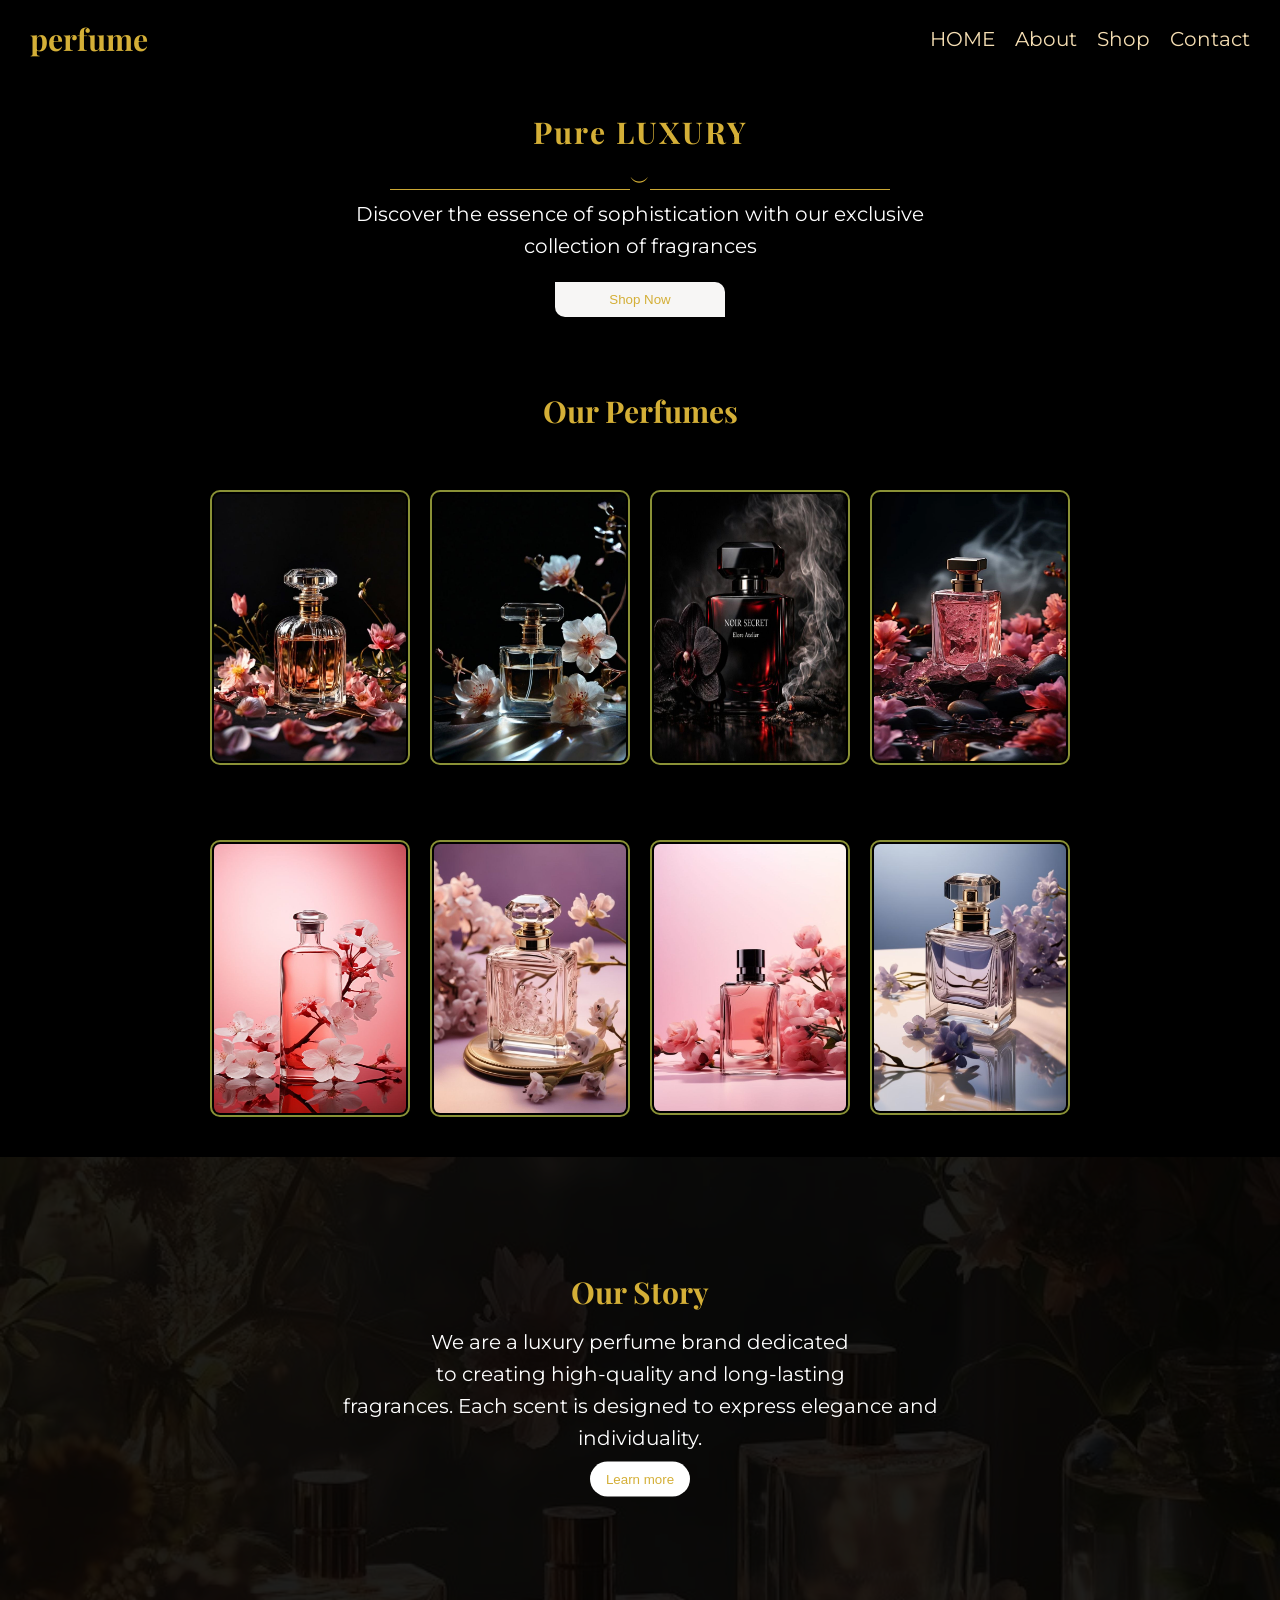
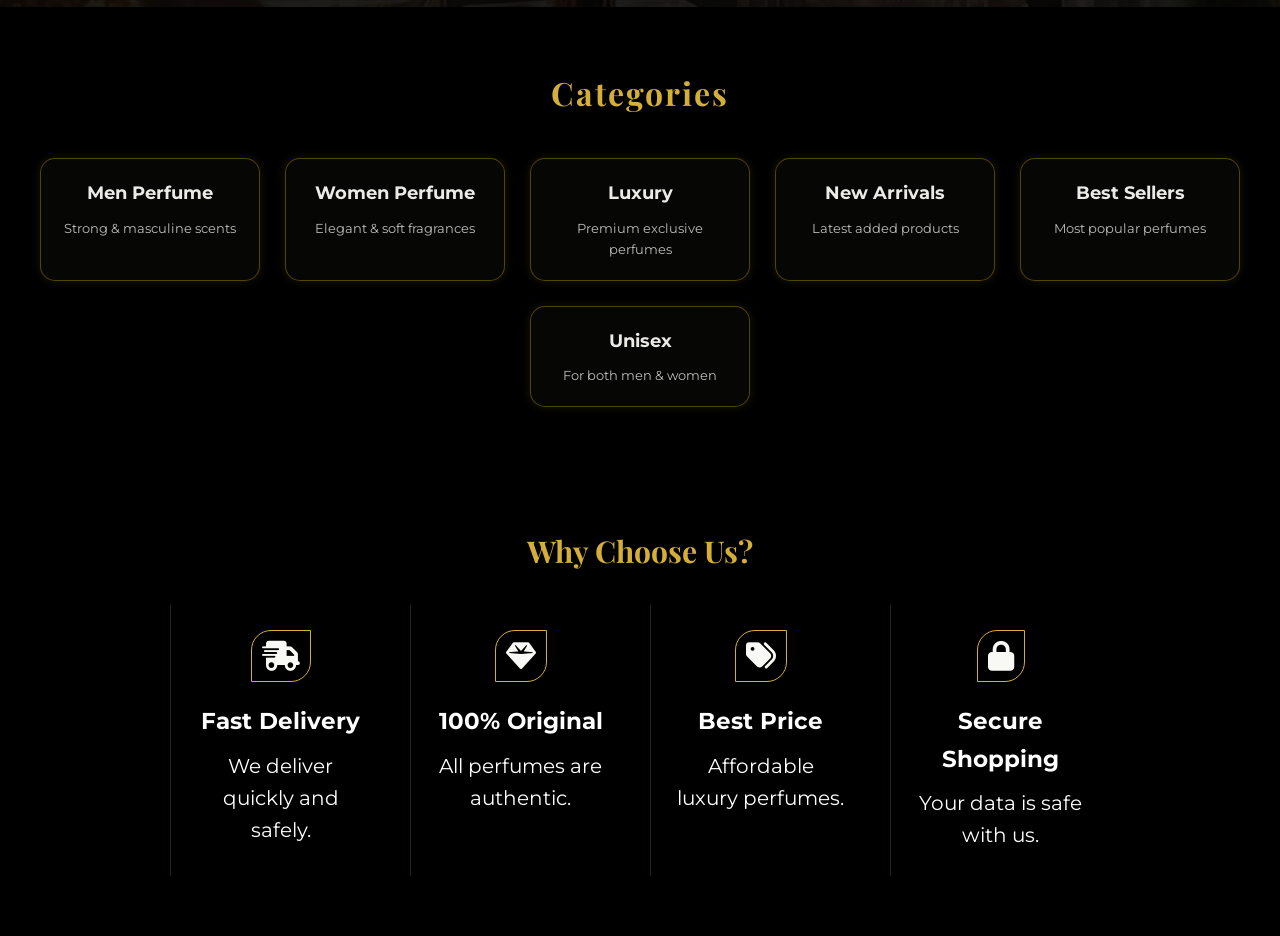
==== index.html @ 4eac21e3 "update" ====
<!DOCTYPE html>
<html lang="en">

<head>
    <meta charset="UTF-8">
    <meta name="viewport" content="width=device-width, initial-scale=1.0">
    <title>Document</title>
    <link rel="stylesheet" href="style.css">
    <link rel="stylesheet" href="https://cdnjs.cloudflare.com/ajax/libs/font-awesome/6.5.0/css/all.min.css">
    <link href="https://fonts.googleapis.com/css2?family=Playfair+Display&display=swap" rel="stylesheet">
    <link href="https://fonts.googleapis.com/css2?family=Montserrat&display=swap" rel="stylesheet">
</head>

<body>
    <nav class=" navbar">
        <div class="nav-right">
            <h2> perfume</h2>
        </div>

        <div class="hamburger">
            ☰
        </div>
        <ul class=" nav-left">
            <li><a href="">HOME</a></li>
            <li><a href="">About</a></li>
            <li> <a href="">Shop</a></li>
            <li> <a href="">Contact</a></li>
        </ul>

    </nav>
    <script>
        function toggleMenu() {
            document.querySelector(".nav-left").classList.toggle("show");
        }
    </script>
    <header>
        <section class="hero">
            <div class="header-text">

                <h1 class="header-title">Pure LUXURY </h1>
                <p class="border-bootom">________________________︶________________________</p>

                <P>Discover the essence of sophistication with our exclusive <br>collection of fragrances</P>
                <button class="header-btn"> Shop Now</button>
            </div>

        </section>

    </header>
    <section class="glarry">
        <h1 class="text-glarry">Our Perfumes</h1>

        <div class="products">

            <div class="card" onclick="openCard(this)">
                <img src="./asts/photo_2026-04-28_12-44-56.jpg" height="275px">
                <div class="overlay">
                    <h3>Perfume 1</h3>
                    <p>$55</p>
                    <button class="slid-down"> <a href=""> Buy Now</a></button>
                </div>
            </div>

            <div class="card" onclick="openCard(this)">
                <img src="./asts/photo_2026-04-28_12-44-53.jpg">
                <div class="overlay">
                    <h3>Perfume 2</h3>
                    <p>$66</p>
                    <button class="slid-down"> <a href=""> Buy Now</a></button>
                </div>
            </div>

            <div class="card" onclick="openCard(this)">
                <img src="./asts/photo_2026-04-28_12-28-32.jpg" height="275px">
                <div class="overlay">
                    <h3>Perfume 3</h3>
                    <p>$60</p>
                    <button class="slid-down"> <a href=""> Buy Now</a></button>
                </div>
            </div>

            <div class="card" onclick="openCard(this)">
                <img src="./asts/photo_2026-04-28_12-45-00.jpg" height="275px">
                <div class="overlay">
                    <h3>Perfume 4</h3>
                    <p>$50</p>
                    <button class="slid-down"> <a href=""> Buy Now</a></button>
                </div>
            </div>
            <div class="products">

                <div class="card" onclick="openCard(this)">
                    <img src="./asts/1.jpg" height="277px">
                    <div class="overlay">
                        <h3>Perfume 5</h3>
                        <p>$50</p>
                        <button class="slid-down"> <a href=""> Buy Now</a></button>
                    </div>
                </div>

                <div class="card" onclick="openCard(this)">
                    <img src="./asts/2.jpg" height="277px">
                    <div class="overlay">
                        <h3>Perfume 6</h3>
                        <p>$70</p>
                        <button class="slid-down"> <a href=""> Buy Now</a></button>
                    </div>
                </div>

                <div class="card" onclick="openCard(this)">
                    <img src="./asts/3.jpg" height="275px">
                    <div class="overlay">
                        <h3>Perfume 7</h3>
                        <p>$60</p>
                        <button class="slid-down"> <a href=""> Buy Now</a></button>
                    </div>
                </div>

                <div class="card" onclick="openCard(this)">
                    <img src="./asts/4.jpg" height="275px">
                    <div class="overlay">
                        <h3>Perfume 8</h3>
                        <p>$60</p>
                        <button class="slid-down"> <a href=""> Buy Now</a></button>
                    </div>
                </div>


            </div>

        </div>

    </section>
    <section class="about-product">

        <div class="about-overly">
            <h2 class="slid-down">Our Story</h2>
            <p class="slid-down">
                We are a luxury perfume brand dedicated <br> to creating high-quality and long-lasting <br> fragrances.
                Each
                scent is
                designed to express elegance and individuality.
            </p>
            <button class="slid-down"> <a href=""> Learn more</a></button>
        </div>

    </section>
    <section class="categories">

        <h2>Categories</h2>

        <div class="container">

            <a href="men.html" class="card-2">
                <h3>Men Perfume</h3>
                <p>Strong & masculine scents</p>
            </a>

            <a href="women.html" class="card-2">
                <h3>Women Perfume</h3>
                <p>Elegant & soft fragrances</p>
            </a>

            <a href="luxury.html" class="card-2">
                <h3>Luxury</h3>
                <p>Premium exclusive perfumes</p>
            </a>

            <a href="new.html" class="card-2">
                <h3>New Arrivals</h3>
                <p>Latest added products</p>
            </a>

            <a href="best.html" class="card-2">
                <h3>Best Sellers</h3>
                <p>Most popular perfumes</p>
            </a>

            <a href="unisex.html" class="card-2">
                <h3>Unisex</h3>
                <p>For both men & women</p>
            </a>

        </div>

    </section>
    <section class="choose">

        <h2>Why Choose Us?</h2>

        <div class="choose-container">

            <div class="box">
                <i class="fa-solid fa-truck-fast icon"></i>
                <h3>Fast Delivery</h3>
                <p>We deliver quickly and safely.</p>
            </div>

            <div class="box">
                <i class="fa-solid fa-gem icon"></i>
                <h3>100% Original</h3>
                <p>All perfumes are authentic.</p>
            </div>

            <div class="box">
                <i class="fa-solid fa-tags icon"></i>
                <h3>Best Price</h3>
                <p>Affordable luxury perfumes.</p>
            </div>

            <div class="box">
                <i class="fa-solid fa-lock icon"></i>
                <h3>Secure Shopping</h3>
                <p>Your data is safe with us.</p>
            </div>

        </div>

    </section>


    <script>
        function openCard(clickedCard) {
            let cards = document.querySelectorAll(".card");
            cards.forEach(card => {
                card.classList.remove("active");
            });
            clickedCard.classList.add("active");
        }

    </script>
    <!-- <script>
        const el = document.querySelector('.slide-down');

        window.addEventListener('load', () => {
            el.classList.add('show');
        });
    </script> -->
    <script>
        const hamburger = document.querySelector(".hamburger");
        const nav = document.querySelector(".nav-left");

        hamburger.addEventListener("click", () => {
            nav.classList.toggle("show");
            console.log(nav.className);
        });
    </script>








</body>

</html>
---- style.css ----
* {
    margin: 0;
    padding: 0;
    box-sizing: border-box;
}

body {
    font-family: 'Montserrat';
    line-height: 1.6;
    font-size: 20px;
}

.navbar {
    display: flex;
    justify-content: space-between;
    align-items: center;
    background-color: black;
    padding: 15px 30px;
    position: relative;
}


.nav-left {
    list-style: none;
    display: flex;
    gap: 20px;
}

.nav-left a {
    color: wheat;
    text-decoration: none;
    position: relative;
}


.nav-left a::after {
    content: "";
    position: absolute;
    left: 0;
    bottom: -5px;
    width: 0;
    height: 2px;
    background: white;
    transition: 0.3s;
}

.nav-left a:hover::after {
    width: 100%;
}


.hamburger {
    display: none;
    font-size: 26px;
    color: white;
    cursor: pointer;
}


@media (max-width: 768px) {

    .hamburger {
        display: block;
    }

    .nav-left {
        position: fixed;
        top: 0;
        left: 0;
        width: 100%;
        height: 100vh;
        background: #222;

        display: none;
        flex-direction: column;
        justify-content: center;
        align-items: center;
        gap: 30px;
    }

    .nav-left.show {
        display: flex;
    }
}
.nav-right{
    font-family: 'playfair display';
    color: #d4af37;
}

.hero {

    padding-top: 10px;
    background-color: black;
    padding-bottom: 70px;
}

@media (max-width: 768px) {
    .hero {
        text-align: center;
        justify-content: center;
    }
}


.header-text {
    text-align: center;
    color: white;
    margin-top: 20px;

}

.header-title {
    padding-bottom: 10px;
    font-family: 'playfair display';
    letter-spacing: 2px;
    color: #d4af37;
}

.header-btn {
    background-color: rgb(247, 246, 245);
    border: none;
    margin-top: 20px;
    padding: 10px;
    width: 170px;
    border-radius: 0 10px 0 10px;
    color: #d4af37;

}

.border-bootom {
    color: #d4af37;
}

@media (max-width: 768px) {
    .hero {
        display: flex;
        flex-wrap: wrap;
    }

    .header-text {
        text-align: left;
        margin-top: 20px;
        margin-right: 10px;
    }
}

.products {
    display: flex;
    gap: 20px;
    flex-wrap: wrap;
    justify-content: center;
    margin-top: 40px;
    padding-bottom: 20px;

}

.glarry {
    background: black;
}

.glarry .text-glarry {
    font-family: 'playfair display';
    color: #d4af37;
}


.card {
    position: relative;
    width: 200px;
    cursor: pointer;
}

.card img {
    width: 100%;
    display: block;
    border-radius: 10px;
    border: 2px double rgba(225, 235, 88, 0.616);
    margin-top: 15px;
    padding: 2px;
}

.overlay {
    position: absolute;
    top: 0;
    left: 0;
    width: 100%;
    height: 100%;
    background: rgba(0, 0, 0, 0.85);
    color: white;
    display: flex;
    flex-direction: column;
    justify-content: center;
    align-items: center;
    border-radius: 10px;
    opacity: 0;
    transition: 0.3s;
}


.card.active .overlay {
    opacity: 1;
}

.card button {
    text-decoration: none;
    border: none;
    width: 70px;
    border-radius: 8px;
    padding: 5px 0;

}

.card a {
    text-decoration: none;
    color: #d4af37;
}

.text-glarry {
    text-align: center;
    color: rgb(241, 241, 240);

}

@media (max-width: 768px) {
    .products {
        display: flex;
        flex-wrap: wrap;
    }
}

.about-product {
    background-image: url("./asts/9.jpg");
    background-size: cover;
    background-position: center;
    height: 50vh;
    position: relative;
}

.about-overly {
    position: absolute;
    top: 50%;
    left: 50%;
    transform: translate(-50%, -50%);
    text-align: center;
    color: white;

}

.about-product::before {
    content: "";
    position: absolute;
    top: 0;
    left: 0;
    width: 100%;
    height: 100%;
    background: rgba(0, 0, 0, 0.884);
}

.about-product a {
    text-decoration: none;
    color: #d4af37;

}

.about-product button {
    border: none;
    border: none;
    padding: 10px;
    margin-top: 8px;
    width: 100px;
    background-color: rgb(255, 255, 255);
    color: white;
    border-radius: 20px;
}

.about-product h2 {
    font-family: 'playfair display';
    color: #d4af37;
    padding-bottom: 10px;
}

.slid-down {
    animation: slideDown 1s ease-out;

}

@keyframes slideDown {
    from {
        transform: translateY(-100px);
    }

    to {
        transform: translateY(0);
    }
}

.categories {
    text-align: center;
    padding: 60px 20px;
}

.categories h2 {
    font-size: 32px;
    margin-bottom: 40px;
    letter-spacing: 2px;
    font-family: 'playfair display';
    color: #d4af37;
}

.container {
    display: flex;
    justify-content: center;
    flex-wrap: wrap;
    gap: 25px;

}

.categories {
    background-color: black;
}


.card-2 {
    width: 220px;
    padding: 20px;
    text-decoration: none;
    color: rgb(235, 234, 229);
    background: rgba(26, 25, 21, 0.257);
    border: 1px solid rgba(255, 215, 0, 0.3);
    border-radius: 15px;
    backdrop-filter: blur(6px);
    box-shadow: 0 0 10px rgba(255, 215, 0, 0.1);
    transition: 0.3s ease;
}


.card-2:hover {
    transform: translateY(-10px);
    background: rgba(255, 215, 0, 0.15);
    box-shadow: 0 10px 25px rgba(255, 215, 0, 0.3);
}


.card-2 h3 {
    margin: 0 0 10px;
    font-size: 18px;
}

.card-2 p {
    font-size: 13px;
    opacity: 0.8;
}

.choose {
    text-align: center;
    padding: 60px 20px;
    color: gold;
    background: #000;
}


.choose h2 {
    font-family: 'playfair display';
    padding-bottom: 30px;
    color: #d4af37;
}

.choose i {
    border: 1px solid #d4af37;
    border-radius: 20px 0 20px 0;
    font-size: 30px;
    padding: 10px;
    gap: 10px;
}

.choose-container {
    display: flex;
    justify-content: center;
    gap: 20px;
    flex-wrap: wrap;
}

.box {
    width: 220px;
    padding: 25px;
    border-left: 1px solid #d4af3733;
    transition: 0.3s;
    color: white;
}

.box:hover {
    transform: translateY(-10px);
    background: rgba(255, 215, 0, 0.15);
}

.icon {
    font-size: 30px;
    color: rgb(248, 248, 245);
    margin-bottom: 10px;
}

.box h3 {
    margin: 10px 0;
}
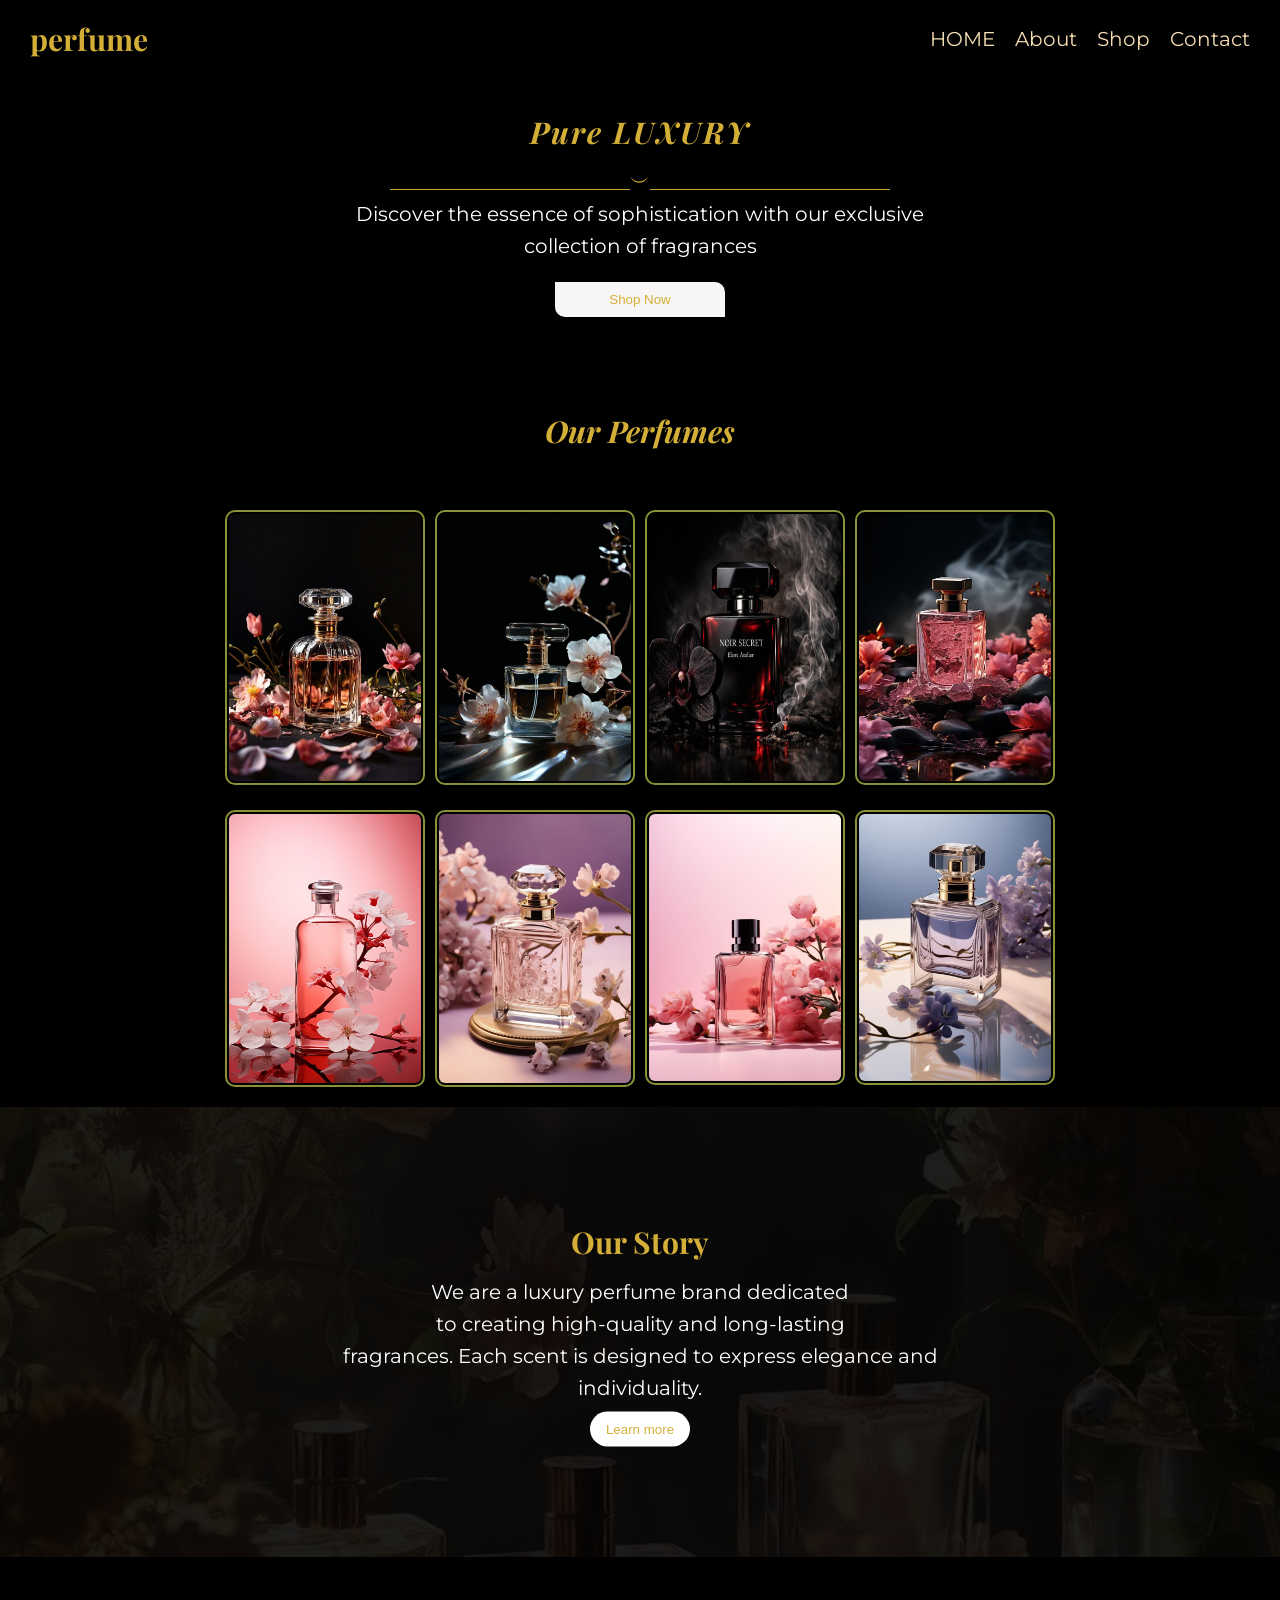
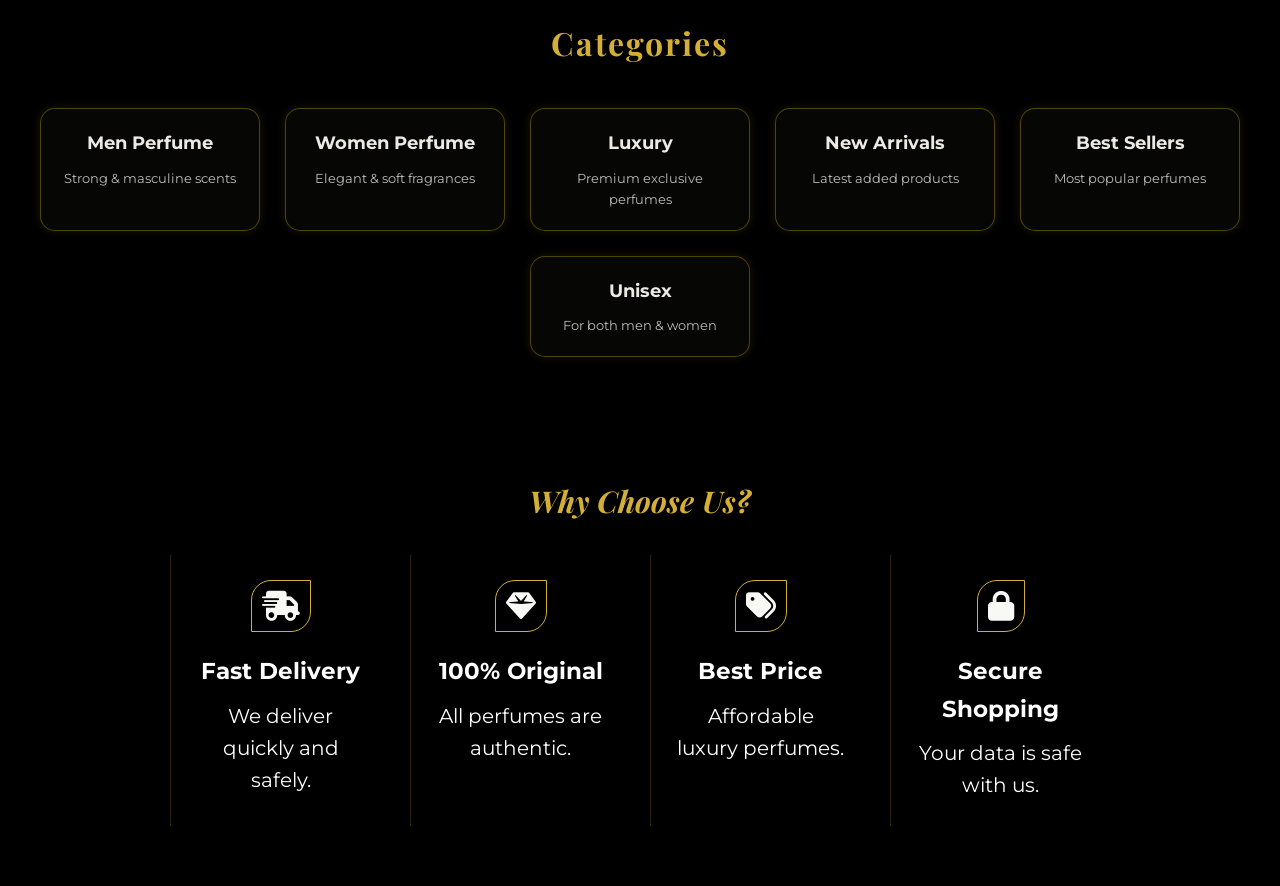
==== commit 725dd279: "update" ====
--- a/index.html
+++ b/index.html
@@ -87,47 +87,43 @@
                     <button class="slid-down"> <a href=""> Buy Now</a></button>
                 </div>
             </div>
-            <div class="products">
-
-                <div class="card" onclick="openCard(this)">
-                    <img src="./asts/1.jpg" height="277px">
-                    <div class="overlay">
-                        <h3>Perfume 5</h3>
-                        <p>$50</p>
-                        <button class="slid-down"> <a href=""> Buy Now</a></button>
-                    </div>
-                </div>
-
-                <div class="card" onclick="openCard(this)">
-                    <img src="./asts/2.jpg" height="277px">
-                    <div class="overlay">
-                        <h3>Perfume 6</h3>
-                        <p>$70</p>
-                        <button class="slid-down"> <a href=""> Buy Now</a></button>
-                    </div>
-                </div>
-
-                <div class="card" onclick="openCard(this)">
-                    <img src="./asts/3.jpg" height="275px">
-                    <div class="overlay">
-                        <h3>Perfume 7</h3>
-                        <p>$60</p>
-                        <button class="slid-down"> <a href=""> Buy Now</a></button>
-                    </div>
-                </div>
-
-                <div class="card" onclick="openCard(this)">
-                    <img src="./asts/4.jpg" height="275px">
-                    <div class="overlay">
-                        <h3>Perfume 8</h3>
-                        <p>$60</p>
-                        <button class="slid-down"> <a href=""> Buy Now</a></button>
-                    </div>
-                </div>
-
-
-            </div>
-
+
+
+            <div class="card" onclick="openCard(this)">
+                <img src="./asts/1.jpg" height="277px">
+                <div class="overlay">
+                    <h3>Perfume 5</h3>
+                    <p>$50</p>
+                    <button class="slid-down"> <a href=""> Buy Now</a></button>
+                </div>
+            </div>
+
+            <div class="card" onclick="openCard(this)">
+                <img src="./asts/2.jpg" height="277px">
+                <div class="overlay">
+                    <h3>Perfume 6</h3>
+                    <p>$70</p>
+                    <button class="slid-down"> <a href=""> Buy Now</a></button>
+                </div>
+            </div>
+
+            <div class="card" onclick="openCard(this)">
+                <img src="./asts/3.jpg" height="275px">
+                <div class="overlay">
+                    <h3>Perfume 7</h3>
+                    <p>$60</p>
+                    <button class="slid-down"> <a href=""> Buy Now</a></button>
+                </div>
+            </div>
+
+            <div class="card" onclick="openCard(this)">
+                <img src="./asts/4.jpg" height="275px">
+                <div class="overlay">
+                    <h3>Perfume 8</h3>
+                    <p>$60</p>
+                    <button class="slid-down"> <a href=""> Buy Now</a></button>
+                </div>
+            </div>
         </div>
 
     </section>
--- a/style.css
+++ b/style.css
@@ -69,8 +69,8 @@
         left: 0;
         width: 100%;
         height: 100vh;
-        background: #222;
-
+        background: #000000;
+        z-index: 1000;
         display: none;
         flex-direction: column;
         justify-content: center;
@@ -82,7 +82,8 @@
         display: flex;
     }
 }
-.nav-right{
+
+.nav-right {
     font-family: 'playfair display';
     color: #d4af37;
 }
@@ -114,6 +115,7 @@
     font-family: 'playfair display';
     letter-spacing: 2px;
     color: #d4af37;
+    font-style: italic;
 }
 
 .header-btn {
@@ -145,22 +147,36 @@
 }
 
 .products {
-    display: flex;
-    gap: 20px;
-    flex-wrap: wrap;
-    justify-content: center;
+    display: grid;
+    grid-template-columns: repeat(4,1fr);
+    gap: 10px;
     margin-top: 40px;
     padding-bottom: 20px;
+    justify-items: center;
+   
 
 }
 
 .glarry {
-    background: black;
-}
-
-.glarry .text-glarry {
-    font-family: 'playfair display';
-    color: #d4af37;
+    background: #000000;
+    display: flex;
+    flex-direction: column;
+    align-items: center;
+  
+
+
+}
+
+.glarry h1{
+    font-family: 'playfair display';
+    font-style: italic;
+    text-align: center;
+    margin-top: 20px;
+    color: #d4af37;
+    font-style: italic;
+    
+   
+
 }
 
 
@@ -168,6 +184,7 @@
     position: relative;
     width: 200px;
     cursor: pointer;
+   
 }
 
 .card img {
@@ -223,8 +240,7 @@
 
 @media (max-width: 768px) {
     .products {
-        display: flex;
-        flex-wrap: wrap;
+       grid-template-columns: repeat(2,1fr);
     }
 }
 
@@ -363,6 +379,7 @@
     font-family: 'playfair display';
     padding-bottom: 30px;
     color: #d4af37;
+    font-style: italic;
 }
 
 .choose i {
@@ -401,5 +418,4 @@
 
 .box h3 {
     margin: 10px 0;
-}
-
+}
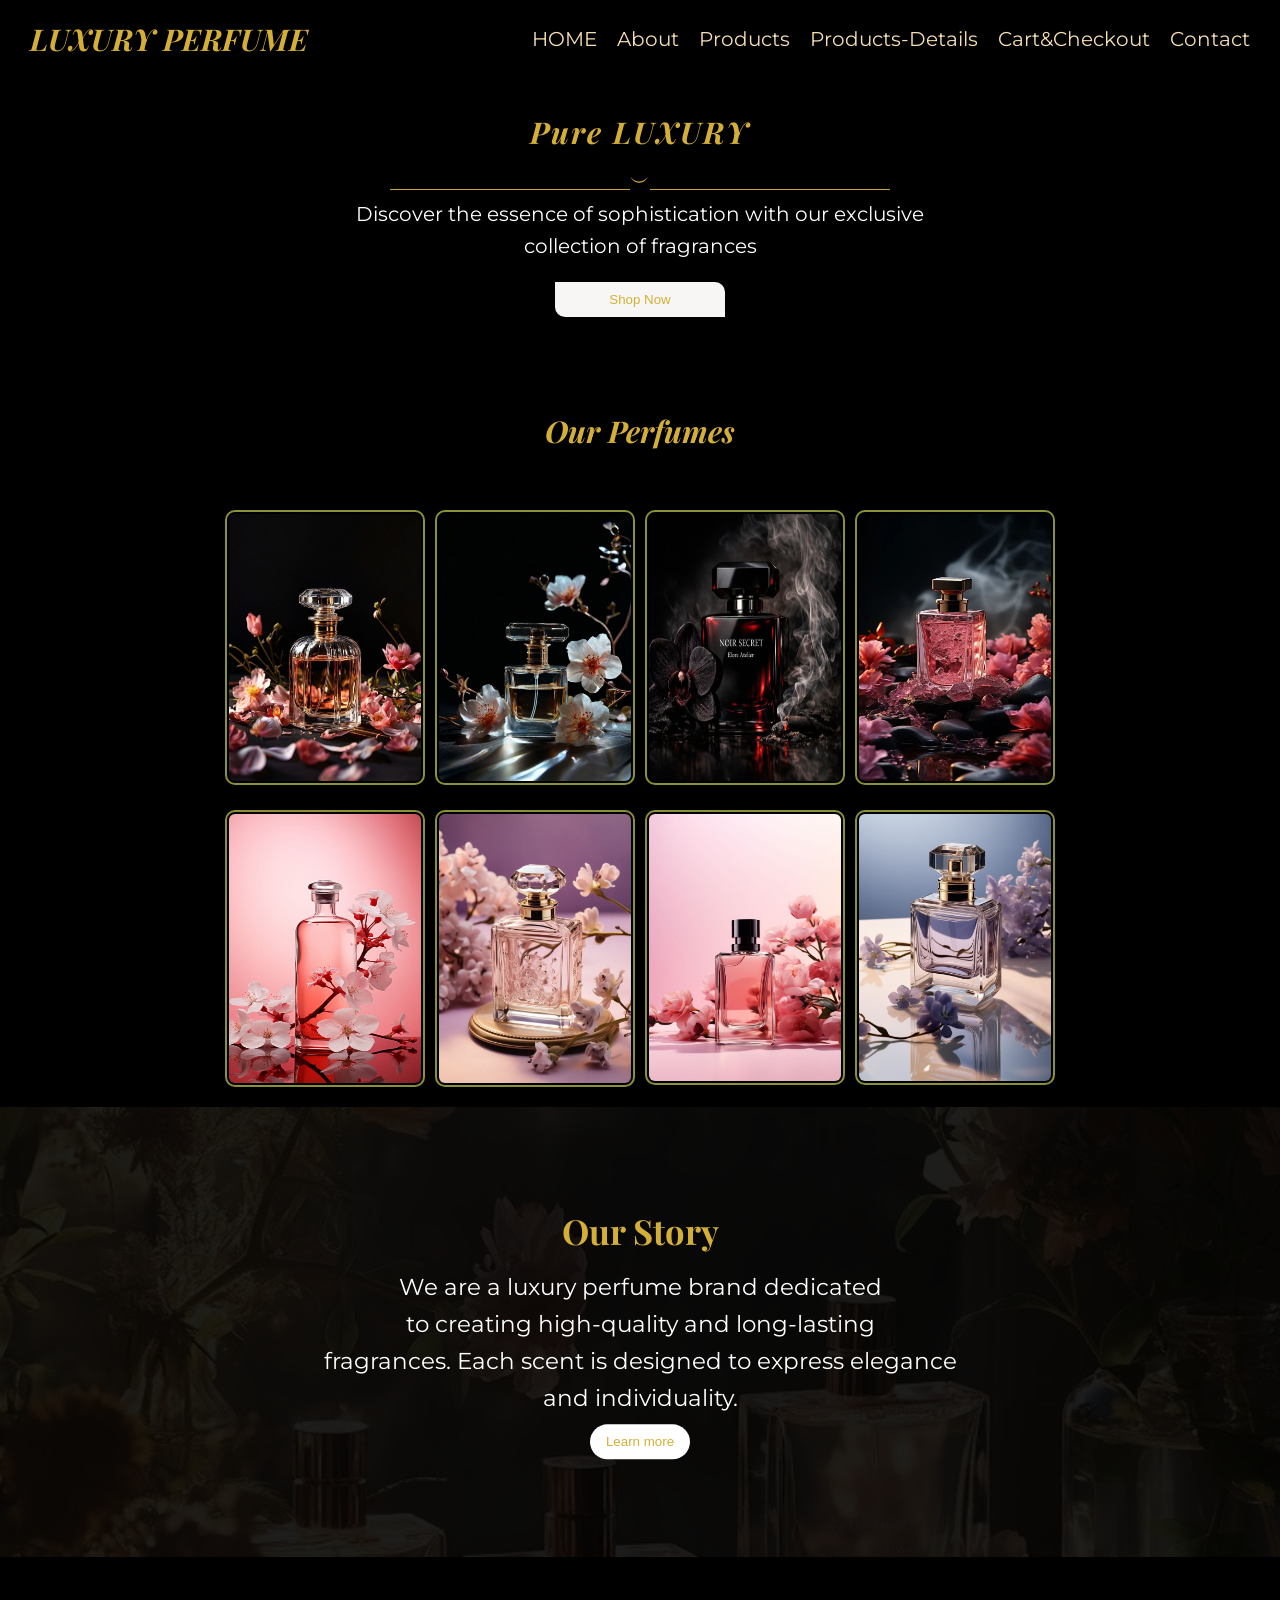
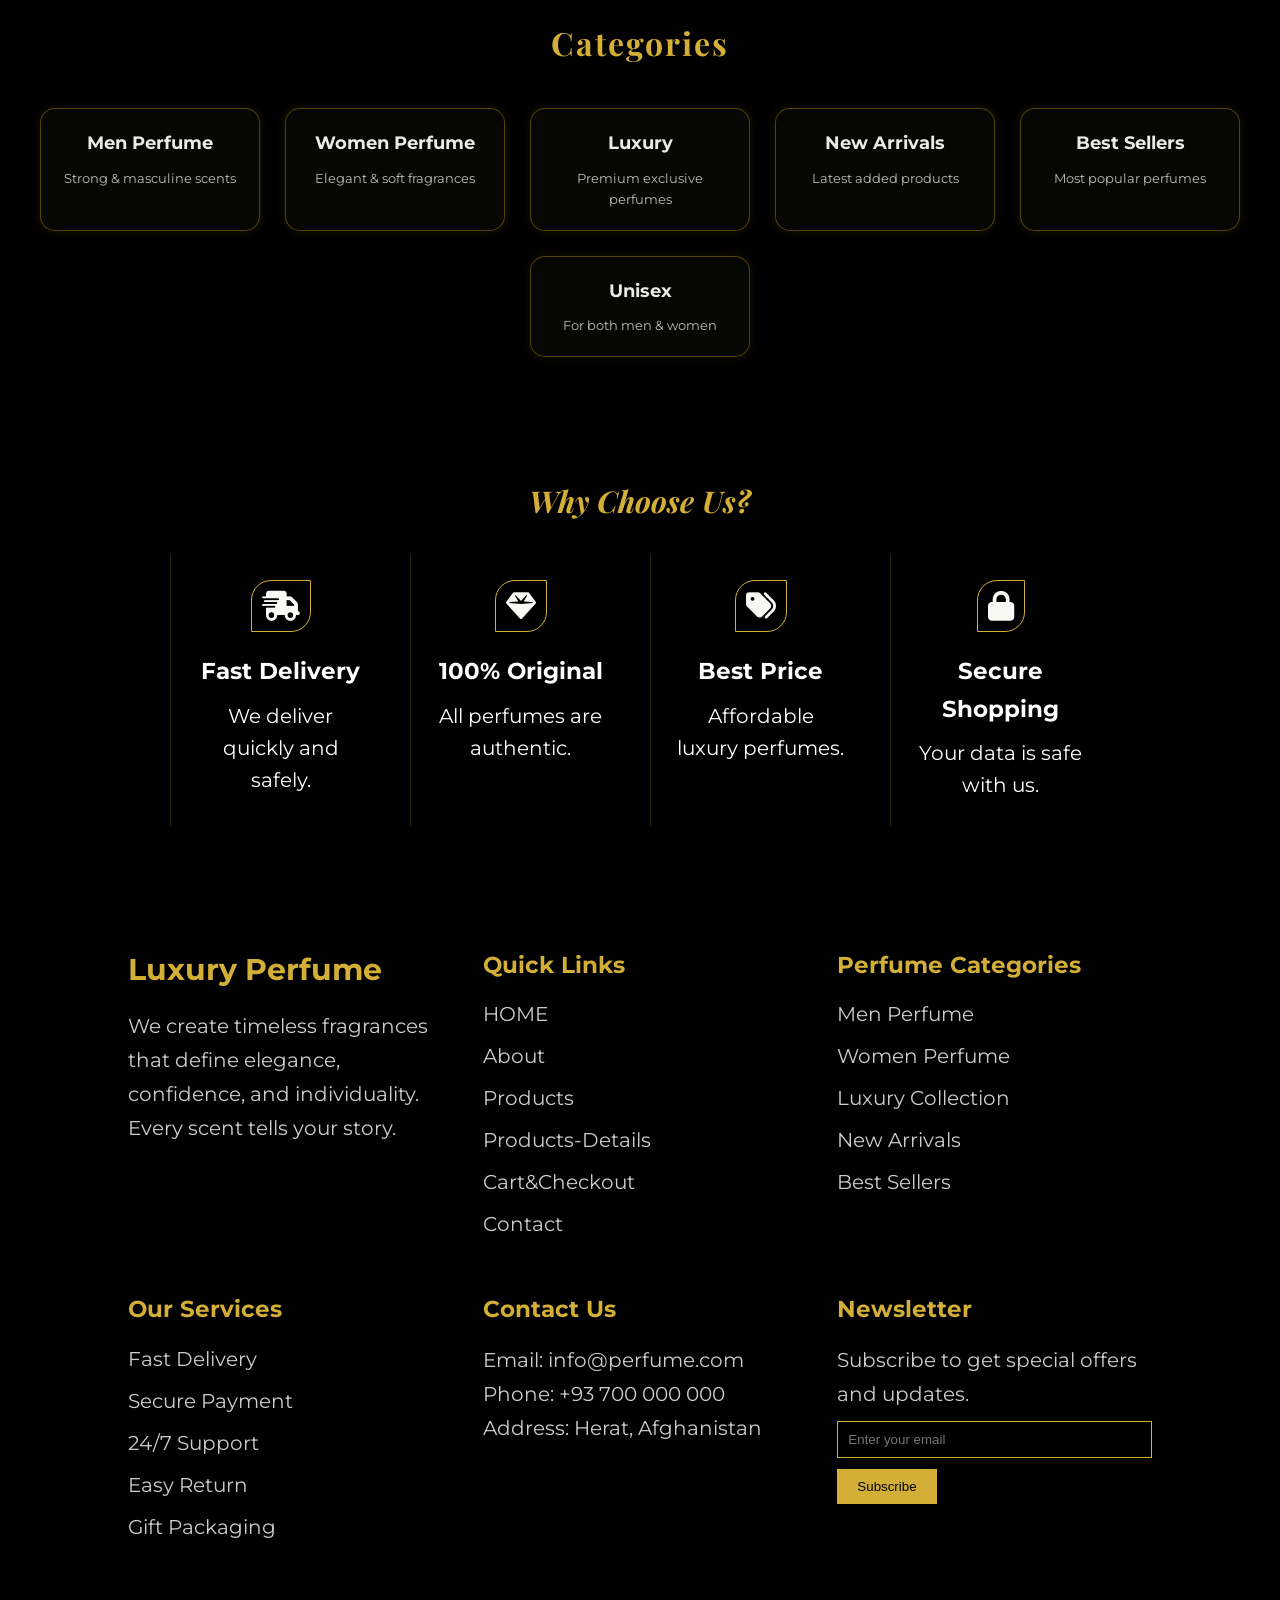
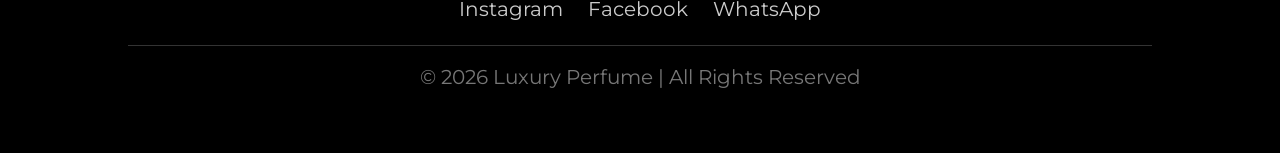
==== commit c0d98c9d: "update3" ====
--- a/index.html
+++ b/index.html
@@ -14,17 +14,19 @@
 <body>
     <nav class=" navbar">
         <div class="nav-right">
-            <h2> perfume</h2>
+            <h2>LUXURY PERFUME</h2>
         </div>
 
         <div class="hamburger">
             ☰
         </div>
         <ul class=" nav-left">
-            <li><a href="">HOME</a></li>
-            <li><a href="">About</a></li>
-            <li> <a href="">Shop</a></li>
-            <li> <a href="">Contact</a></li>
+            <li><a href="./index.html">HOME</a></li>
+            <li><a href="../about.html">About</a></li>
+            <li> <a href="./product.html">Products</a></li>
+            <li> <a href="./product_dat.html">Products-Details</a></li>
+            <li> <a href="./card_check.html">Cart&Checkout</a></li>
+            <li> <a href="./contect.html">Contact</a></li>
         </ul>
 
     </nav>
@@ -137,7 +139,7 @@
                 scent is
                 designed to express elegance and individuality.
             </p>
-            <button class="slid-down"> <a href=""> Learn more</a></button>
+            <button class="slid-down"> <a href="../about.html"> Learn more</a></button>
         </div>
 
     </section>
@@ -147,32 +149,32 @@
 
         <div class="container">
 
-            <a href="men.html" class="card-2">
+            <a href="./product.html" class="card-2">
                 <h3>Men Perfume</h3>
                 <p>Strong & masculine scents</p>
             </a>
 
-            <a href="women.html" class="card-2">
+            <a href="./product.html" class="card-2">
                 <h3>Women Perfume</h3>
                 <p>Elegant & soft fragrances</p>
             </a>
 
-            <a href="luxury.html" class="card-2">
+            <a href="./product.html" class="card-2">
                 <h3>Luxury</h3>
                 <p>Premium exclusive perfumes</p>
             </a>
 
-            <a href="new.html" class="card-2">
+            <a href="./product.html" class="card-2">
                 <h3>New Arrivals</h3>
                 <p>Latest added products</p>
             </a>
 
-            <a href="best.html" class="card-2">
+            <a href="./product.html" class="card-2">
                 <h3>Best Sellers</h3>
                 <p>Most popular perfumes</p>
             </a>
 
-            <a href="unisex.html" class="card-2">
+            <a href="./product.html" class="card-2">
                 <h3>Unisex</h3>
                 <p>For both men & women</p>
             </a>
@@ -225,13 +227,7 @@
         }
 
     </script>
-    <!-- <script>
-        const el = document.querySelector('.slide-down');
-
-        window.addEventListener('load', () => {
-            el.classList.add('show');
-        });
-    </script> -->
+
     <script>
         const hamburger = document.querySelector(".hamburger");
         const nav = document.querySelector(".nav-left");
@@ -242,7 +238,77 @@
         });
     </script>
 
-
+    <footer class="footer">
+
+        <div class="footer-container">
+
+            <div class="footer-col">
+                <h2 class="logo">Luxury Perfume</h2>
+                <p>
+                    We create timeless fragrances that define elegance, confidence, and individuality.
+                    Every scent tells your story.
+                </p>
+            </div>
+
+            <div class="footer-col">
+                <h3>Quick Links</h3>
+                <ul>
+                    <li><a href="./index.html">HOME</a></li>
+                    <li><a href="../about.html">About</a></li>
+                    <li> <a href="./product.html">Products</a></li>
+                    <li> <a href="./product_dat.html">Products-Details</a></li>
+                    <li> <a href="./card_check.html">Cart&Checkout</a></li>
+                    <li> <a href="./contect.html">Contact</a></li>
+                </ul>
+            </div>
+
+
+            <div class="footer-col">
+                <h3>Perfume Categories</h3>
+                <ul>
+                    <li><a href="./product.html">Men Perfume</a></li>
+                    <li><a href="./product.html">Women Perfume</a></li>
+                    <li><a href="./product.html">Luxury Collection</a></li>
+                    <li><a href="./product.html">New Arrivals</a></li>
+                    <li><a href="./product.html">Best Sellers</a></li>
+                </ul>
+            </div>
+            <div class="footer-col">
+                <h3>Our Services</h3>
+                <ul>
+                    <li>Fast Delivery</li>
+                    <li>Secure Payment</li>
+                    <li>24/7 Support</li>
+                    <li>Easy Return</li>
+                    <li>Gift Packaging</li>
+                </ul>
+            </div>
+            <div class="footer-col">
+                <h3>Contact Us</h3>
+                <p>Email: info@perfume.com</p>
+                <p>Phone: +93 700 000 000</p>
+                <p>Address: Herat, Afghanistan</p>
+            </div>
+            <div class="footer-col">
+                <h3>Newsletter</h3>
+                <p>Subscribe to get special offers and updates.</p>
+                <input type="email" placeholder="Enter your email">
+                <button>Subscribe</button>
+            </div>
+
+        </div>
+
+        <div class="footer-social">
+            <a href="#">Instagram</a>
+            <a href="#">Facebook</a>
+            <a href="#">WhatsApp</a>
+        </div>
+
+        <div class="footer-bottom">
+            <p>© 2026 Luxury Perfume | All Rights Reserved</p>
+        </div>
+
+    </footer>
 
 
 
--- a/style.css
+++ b/style.css
@@ -52,7 +52,7 @@
 .hamburger {
     display: none;
     font-size: 26px;
-    color: white;
+    color: wheat;
     cursor: pointer;
 }
 
@@ -86,6 +86,7 @@
 .nav-right {
     font-family: 'playfair display';
     color: #d4af37;
+    font-style: italic;
 }
 
 .hero {
@@ -99,6 +100,7 @@
     .hero {
         text-align: center;
         justify-content: center;
+        padding-left: 10px;
     }
 }
 
@@ -107,6 +109,7 @@
     text-align: center;
     color: white;
     margin-top: 20px;
+    font-size: 20px;
 
 }
 
@@ -148,12 +151,12 @@
 
 .products {
     display: grid;
-    grid-template-columns: repeat(4,1fr);
+    grid-template-columns: repeat(4, 1fr);
     gap: 10px;
     margin-top: 40px;
     padding-bottom: 20px;
     justify-items: center;
-   
+
 
 }
 
@@ -162,20 +165,20 @@
     display: flex;
     flex-direction: column;
     align-items: center;
-  
-
-
-}
-
-.glarry h1{
+
+
+
+}
+
+.glarry h1 {
     font-family: 'playfair display';
     font-style: italic;
     text-align: center;
     margin-top: 20px;
     color: #d4af37;
     font-style: italic;
-    
-   
+
+
 
 }
 
@@ -184,7 +187,7 @@
     position: relative;
     width: 200px;
     cursor: pointer;
-   
+
 }
 
 .card img {
@@ -240,7 +243,7 @@
 
 @media (max-width: 768px) {
     .products {
-       grid-template-columns: repeat(2,1fr);
+        grid-template-columns: repeat(2, 1fr);
     }
 }
 
@@ -250,6 +253,7 @@
     background-position: center;
     height: 50vh;
     position: relative;
+    font-size: 23px;
 }
 
 .about-overly {
@@ -418,4 +422,92 @@
 
 .box h3 {
     margin: 10px 0;
+}
+
+.footer {
+    background: #000;
+    color: #fff;
+    padding: 60px 10%;
+}
+
+.footer-container {
+    display: grid;
+    grid-template-columns: repeat(3, 1fr);
+    gap: 40px;
+}
+
+.footer-col h2,
+.footer-col h3 {
+    color: #d4af37;
+    margin-bottom: 15px;
+}
+
+.footer-col p {
+    color: #ccc;
+    line-height: 1.7;
+}
+
+.footer-col ul {
+    list-style: none;
+}
+
+.footer-col ul li {
+    margin-bottom: 10px;
+    color: #ccc;
+}
+
+.footer-col ul li a {
+    color: #ccc;
+    text-decoration: none;
+}
+
+.footer-col ul li a:hover {
+    color: #d4af37;
+}
+
+.footer-col input {
+    width: 100%;
+    padding: 10px;
+    margin: 10px 0;
+    border: 1px solid #d4af37;
+    background: transparent;
+    color: #fff;
+}
+
+.footer-col button {
+    background: #d4af37;
+    border: none;
+    padding: 10px 20px;
+    cursor: pointer;
+}
+
+.footer-social {
+    text-align: center;
+    margin-top: 40px;
+}
+
+.footer-social a {
+    margin: 0 10px;
+    color: #ccc;
+    text-decoration: none;
+}
+
+.footer-social a:hover {
+    color: #d4af37;
+}
+
+.footer-bottom {
+    text-align: center;
+    margin-top: 20px;
+    border-top: 1px solid #333;
+    padding-top: 15px;
+    color: #777;
+}
+
+@media (max-width: 768px) {
+    .footer-container {
+        display: grid;
+        grid-template-columns: repeat(2, 1fr);
+        gap: 40px;
+    }
 }
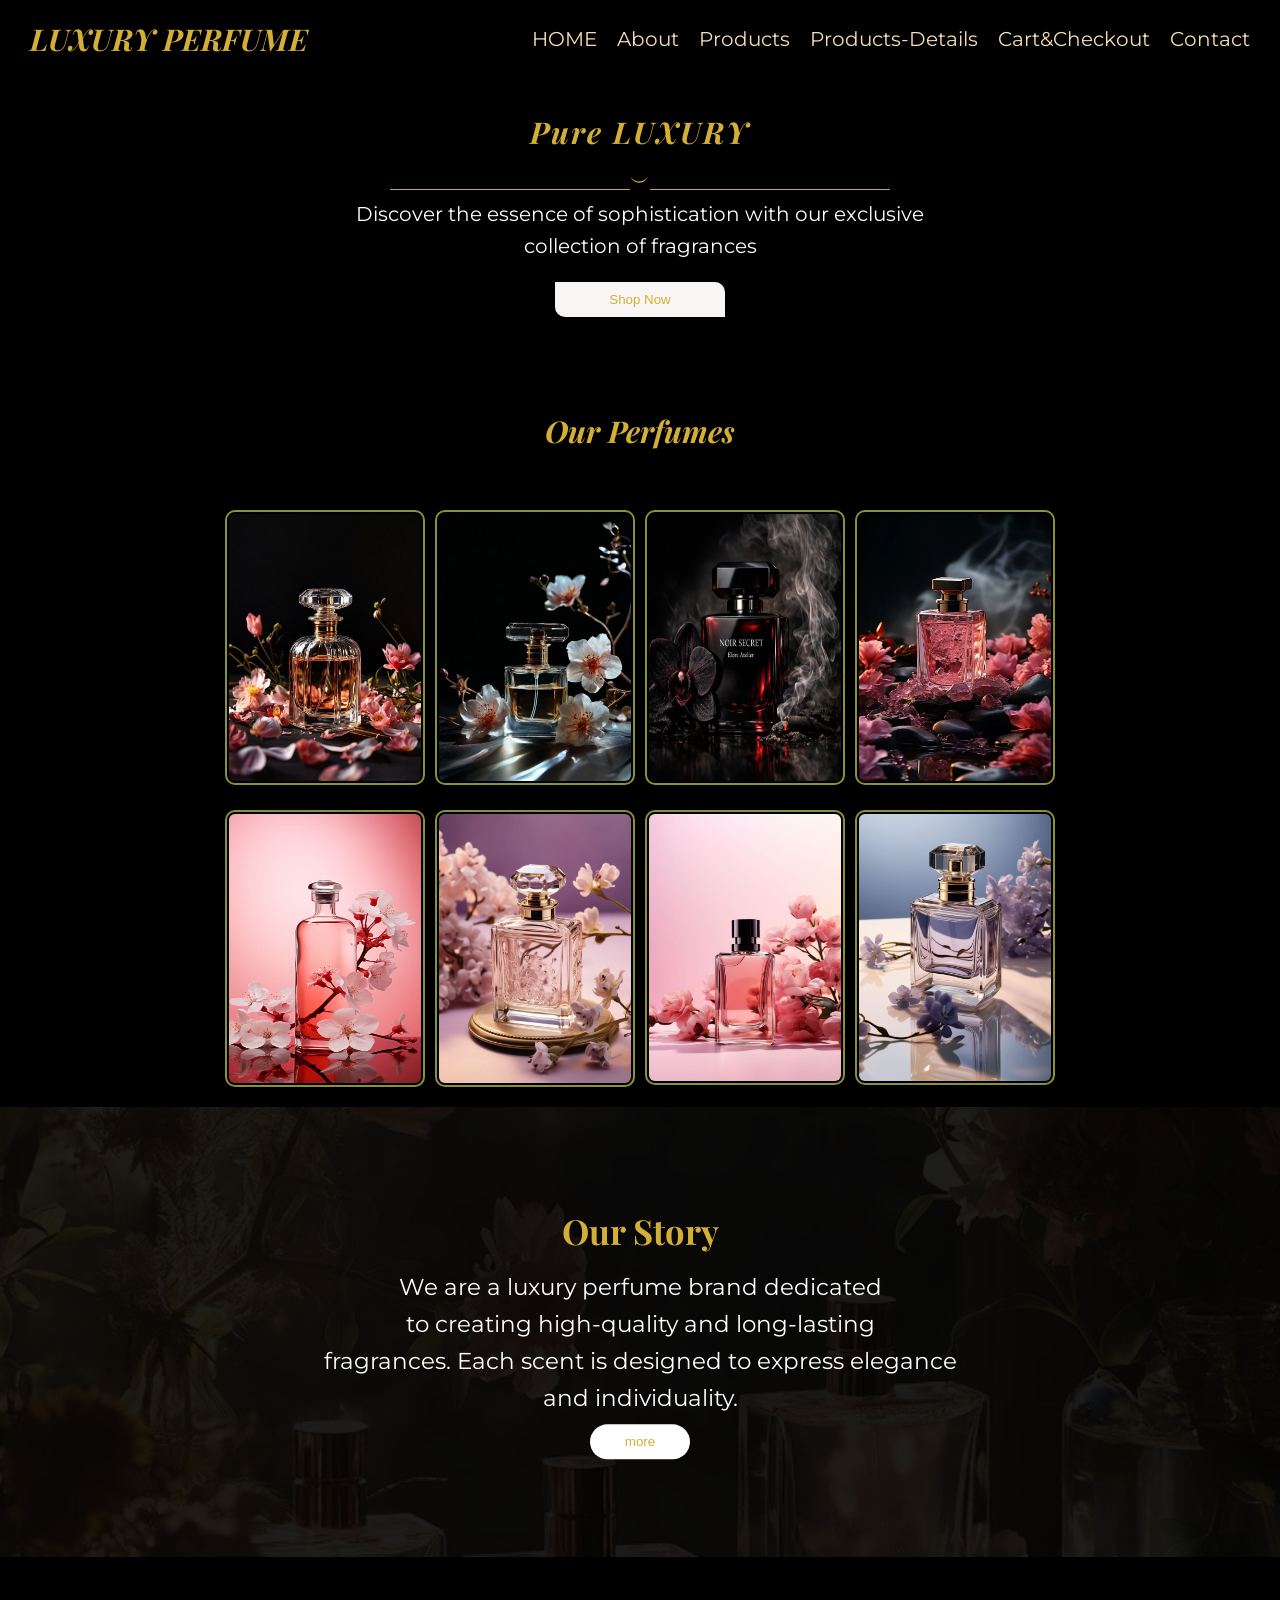
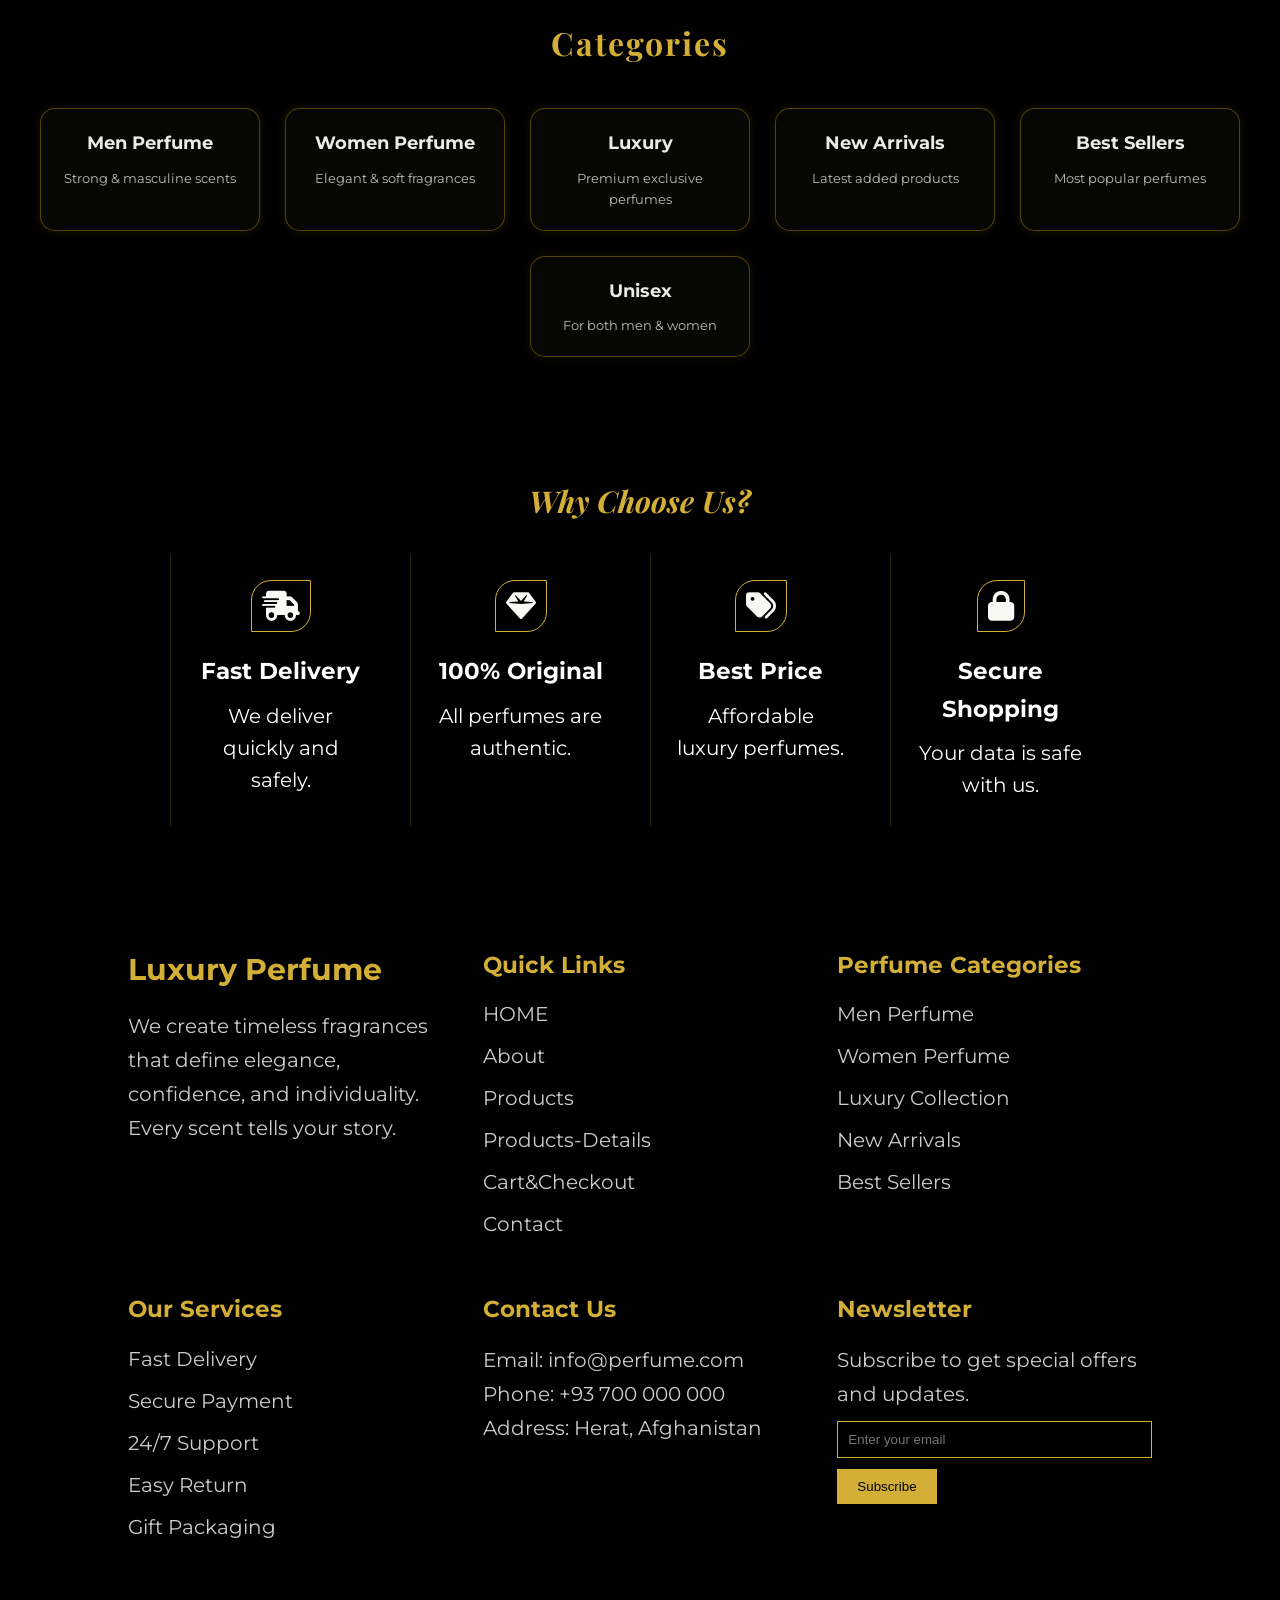
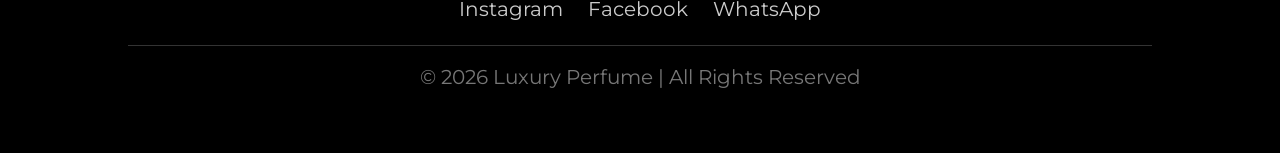
==== commit 919e0997: "upadet7" ====
--- a/index.html
+++ b/index.html
@@ -4,7 +4,7 @@
 <head>
     <meta charset="UTF-8">
     <meta name="viewport" content="width=device-width, initial-scale=1.0">
-    <title>Document</title>
+    <title><perfum-shop></perfum-shop></title>
     <link rel="stylesheet" href="style.css">
     <link rel="stylesheet" href="https://cdnjs.cloudflare.com/ajax/libs/font-awesome/6.5.0/css/all.min.css">
     <link href="https://fonts.googleapis.com/css2?family=Playfair+Display&display=swap" rel="stylesheet">
@@ -22,7 +22,7 @@
         </div>
         <ul class=" nav-left">
             <li><a href="./index.html">HOME</a></li>
-            <li><a href="../about.html">About</a></li>
+            <li><a href="./about.html">About</a></li>
             <li> <a href="./product.html">Products</a></li>
             <li> <a href="./product_dat.html">Products-Details</a></li>
             <li> <a href="./card_check.html">Cart&Checkout</a></li>
@@ -59,7 +59,7 @@
                 <div class="overlay">
                     <h3>Perfume 1</h3>
                     <p>$55</p>
-                    <button class="slid-down"> <a href=""> Buy Now</a></button>
+                    <button class="slid-down"> <a href="./card_check.html"> Buy Now</a></button>
                 </div>
             </div>
 
@@ -68,7 +68,7 @@
                 <div class="overlay">
                     <h3>Perfume 2</h3>
                     <p>$66</p>
-                    <button class="slid-down"> <a href=""> Buy Now</a></button>
+                    <button class="slid-down"> <a href="./card_check.html"> Buy Now</a></button>
                 </div>
             </div>
 
@@ -77,7 +77,7 @@
                 <div class="overlay">
                     <h3>Perfume 3</h3>
                     <p>$60</p>
-                    <button class="slid-down"> <a href=""> Buy Now</a></button>
+                    <button class="slid-down"> <a href="./card_check.html"> Buy Now</a></button>
                 </div>
             </div>
 
@@ -86,7 +86,7 @@
                 <div class="overlay">
                     <h3>Perfume 4</h3>
                     <p>$50</p>
-                    <button class="slid-down"> <a href=""> Buy Now</a></button>
+                    <button class="slid-down"> <a href="./card_check.html"> Buy Now</a></button>
                 </div>
             </div>
 
@@ -96,7 +96,7 @@
                 <div class="overlay">
                     <h3>Perfume 5</h3>
                     <p>$50</p>
-                    <button class="slid-down"> <a href=""> Buy Now</a></button>
+                    <button class="slid-down"> <a href="./card_check.html"> Buy Now</a></button>
                 </div>
             </div>
 
@@ -105,7 +105,7 @@
                 <div class="overlay">
                     <h3>Perfume 6</h3>
                     <p>$70</p>
-                    <button class="slid-down"> <a href=""> Buy Now</a></button>
+                    <button class="slid-down"> <a href="./card_check.html"> Buy Now</a></button>
                 </div>
             </div>
 
@@ -114,7 +114,7 @@
                 <div class="overlay">
                     <h3>Perfume 7</h3>
                     <p>$60</p>
-                    <button class="slid-down"> <a href=""> Buy Now</a></button>
+                    <button class="slid-down"> <a href="./card_check.html"> Buy Now</a></button>
                 </div>
             </div>
 
@@ -123,7 +123,7 @@
                 <div class="overlay">
                     <h3>Perfume 8</h3>
                     <p>$60</p>
-                    <button class="slid-down"> <a href=""> Buy Now</a></button>
+                    <button class="slid-down"> <a href="./card_check.html"> Buy Now</a></button>
                 </div>
             </div>
         </div>
@@ -139,7 +139,7 @@
                 scent is
                 designed to express elegance and individuality.
             </p>
-            <button class="slid-down"> <a href="../about.html"> Learn more</a></button>
+            <button class="slid-down"> <a href="./about.html">more</a></button>
         </div>
 
     </section>
@@ -254,7 +254,7 @@
                 <h3>Quick Links</h3>
                 <ul>
                     <li><a href="./index.html">HOME</a></li>
-                    <li><a href="../about.html">About</a></li>
+                    <li><a href="./about.html">About</a></li>
                     <li> <a href="./product.html">Products</a></li>
                     <li> <a href="./product_dat.html">Products-Details</a></li>
                     <li> <a href="./card_check.html">Cart&Checkout</a></li>
